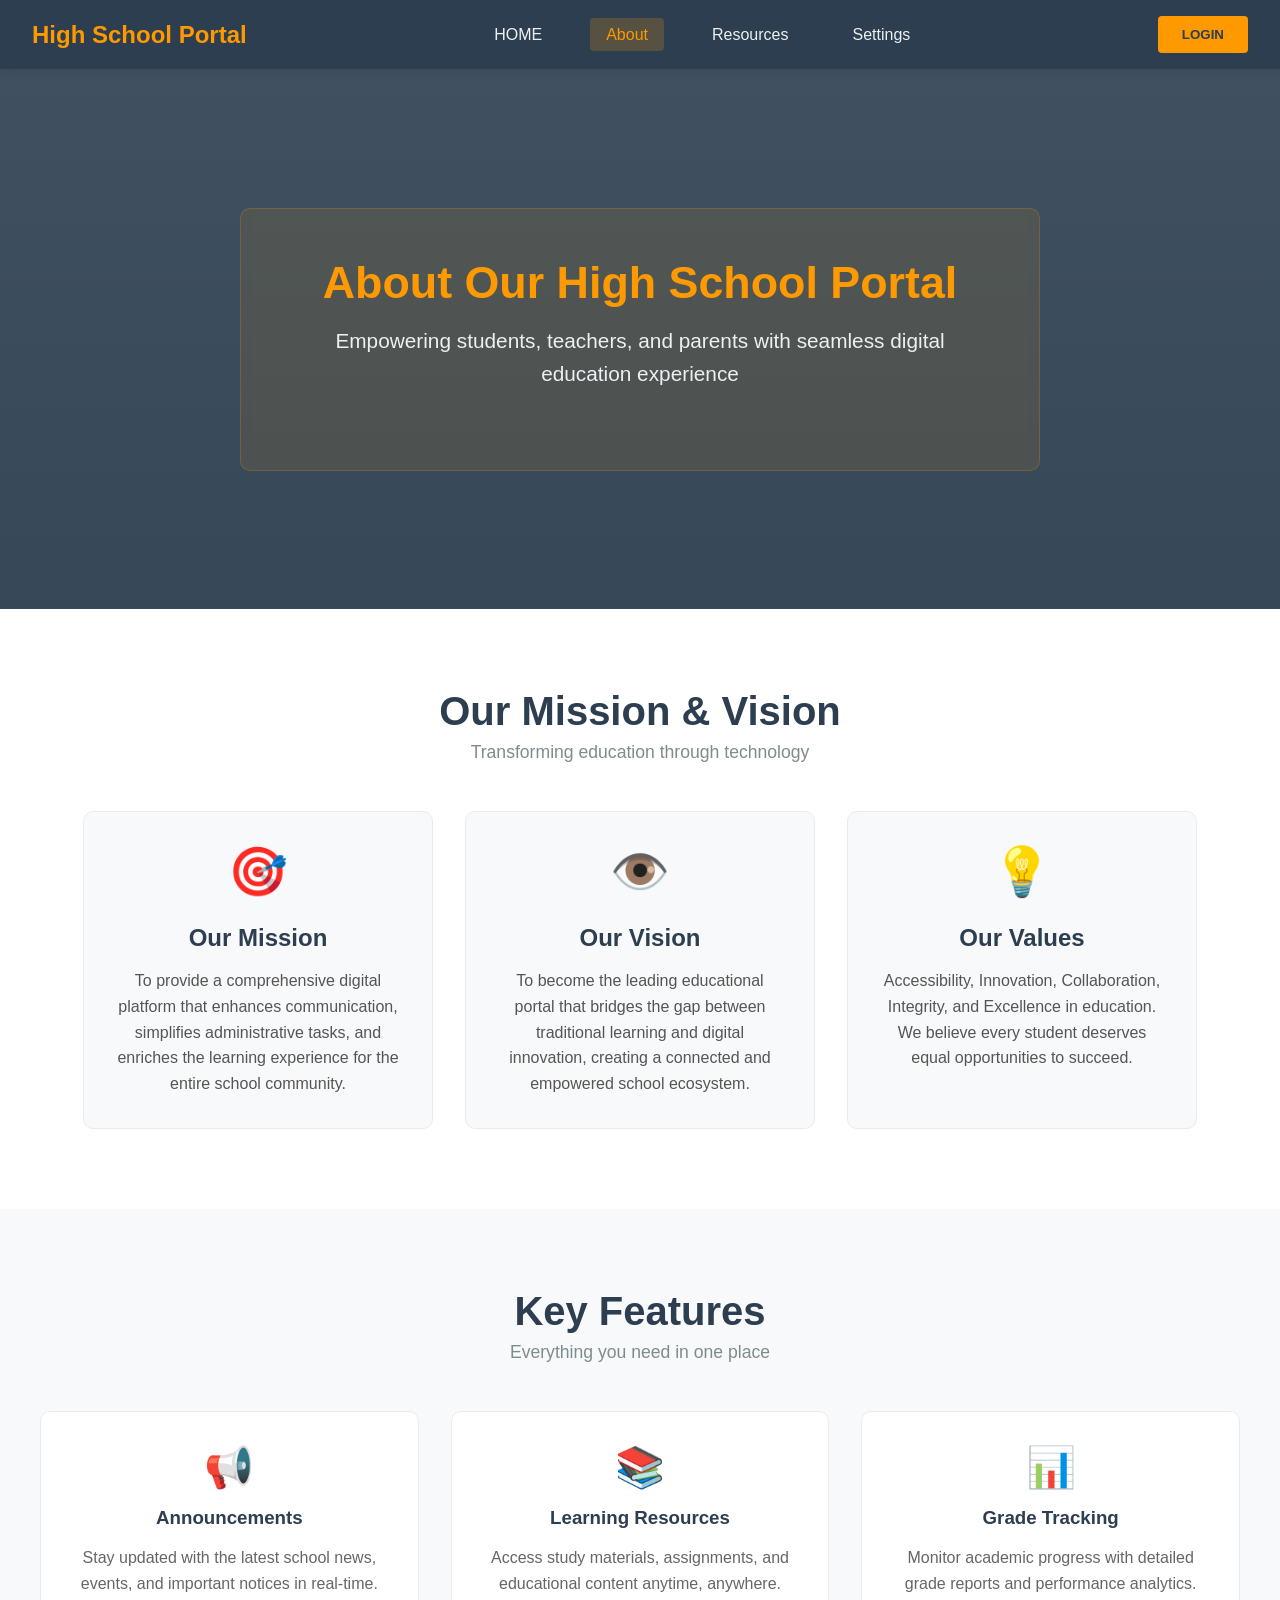
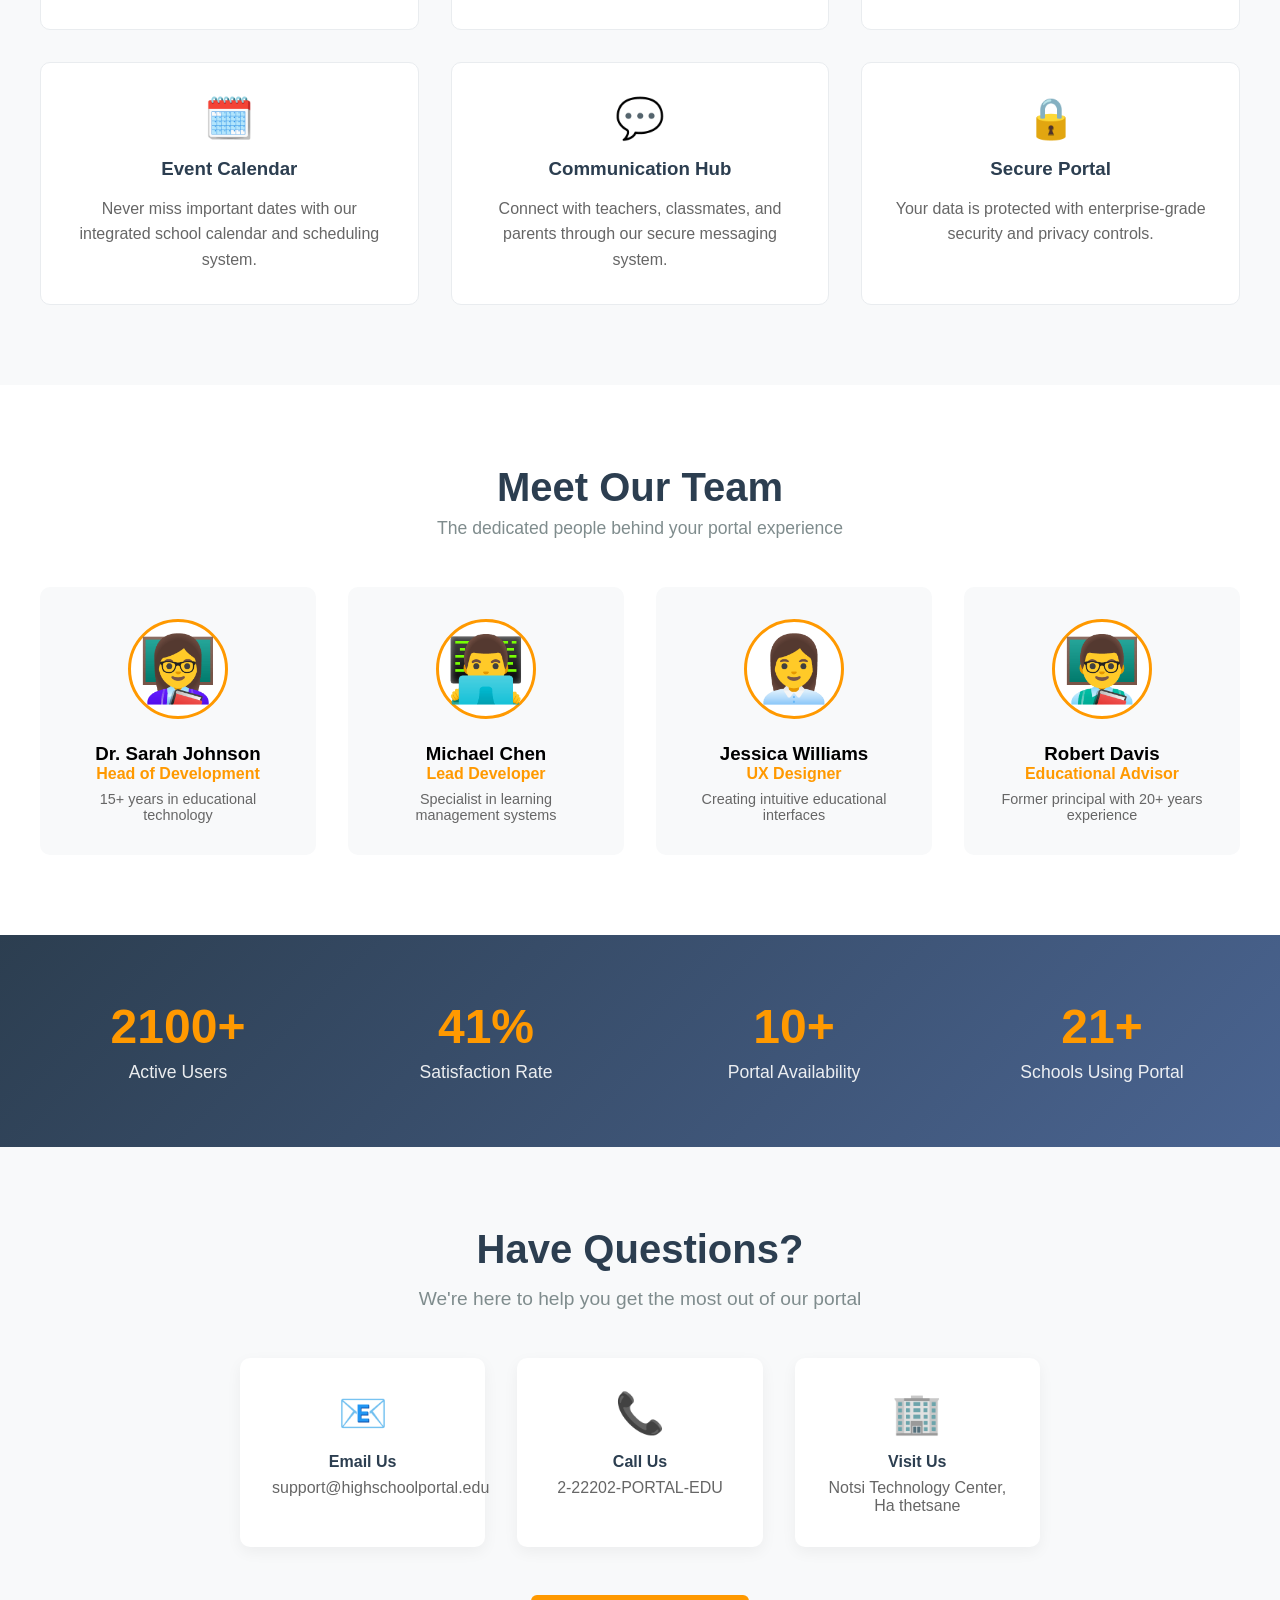
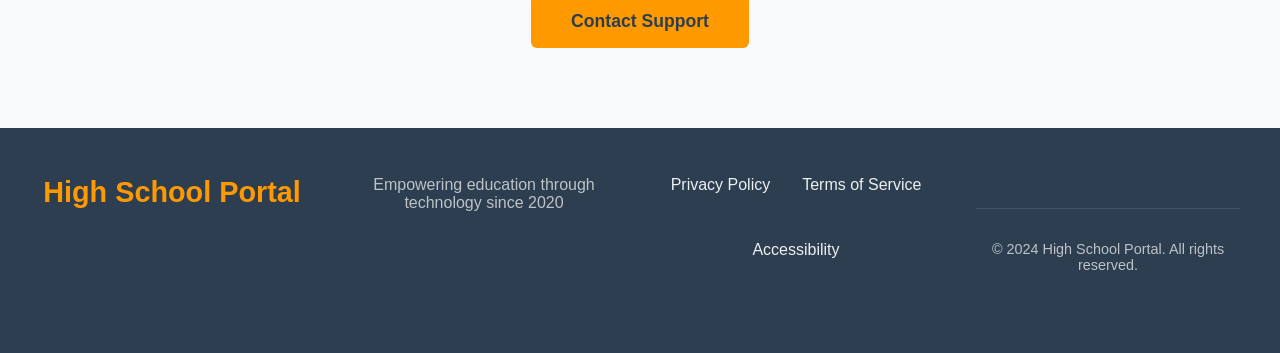
==== HighSchoolProject/About.html @ 872b414d "Add files via upload" ====
<!DOCTYPE html>
<html lang="en">
<head>
  <meta charset="UTF-8">
  <meta name="viewport" content="width=device-width, initial-scale=1.0">
  <title>About - High School Portal</title>
  <link rel="stylesheet" href="style.css">
  <link rel="stylesheet" href="about.css">
  <link rel="manifest" href="manifest.json">
  <meta name="theme-color" content="#f90">
</head>
<body>
  <nav class="navbar">
    <div class="logo">High School Portal</div>
    <ul class="nav-links">
      <li><a href="welcome.html">HOME</a></li>
      <li><a href="About.html" class="active">About</a></li>
      <li><a href="Resources.html">Resources</a></li>
      <li><a href="Settings.html">Settings</a></li>
    </ul>
    <button class="login-btn">LOGIN</button>
    <div class="menu-btn">☰</div>
  </nav>

  <main class="about-container">
    <!-- Hero Section -->
    <section class="about-hero">
      <div class="hero-content">
        <h1>About Our High School Portal</h1>
        <p>Empowering students, teachers, and parents with seamless digital education experience</p>
      </div>
    </section>

    <!-- Mission & Vision Section -->
    <section class="mission-vision">
      <div class="section-header">
        <h2>Our Mission & Vision</h2>
        <p>Transforming education through technology</p>
      </div>
      
      <div class="mv-cards">
        <div class="mv-card">
          <div class="mv-icon">🎯</div>
          <h3>Our Mission</h3>
          <p>To provide a comprehensive digital platform that enhances communication, simplifies administrative tasks, and enriches the learning experience for the entire school community.</p>
        </div>
        
        <div class="mv-card">
          <div class="mv-icon">👁️</div>
          <h3>Our Vision</h3>
          <p>To become the leading educational portal that bridges the gap between traditional learning and digital innovation, creating a connected and empowered school ecosystem.</p>
        </div>
        
        <div class="mv-card">
          <div class="mv-icon">💡</div>
          <h3>Our Values</h3>
          <p>Accessibility, Innovation, Collaboration, Integrity, and Excellence in education. We believe every student deserves equal opportunities to succeed.</p>
        </div>
      </div>
    </section>

    <!-- Features Section -->
    <section class="features">
      <div class="section-header">
        <h2>Key Features</h2>
        <p>Everything you need in one place</p>
      </div>
      
      <div class="features-grid">
        <div class="feature-card">
          <div class="feature-icon">📢</div>
          <h3>Announcements</h3>
          <p>Stay updated with the latest school news, events, and important notices in real-time.</p>
        </div>
        
        <div class="feature-card">
          <div class="feature-icon">📚</div>
          <h3>Learning Resources</h3>
          <p>Access study materials, assignments, and educational content anytime, anywhere.</p>
        </div>
        
        <div class="feature-card">
          <div class="feature-icon">📊</div>
          <h3>Grade Tracking</h3>
          <p>Monitor academic progress with detailed grade reports and performance analytics.</p>
        </div>
        
        <div class="feature-card">
          <div class="feature-icon">🗓️</div>
          <h3>Event Calendar</h3>
          <p>Never miss important dates with our integrated school calendar and scheduling system.</p>
        </div>
        
        <div class="feature-card">
          <div class="feature-icon">💬</div>
          <h3>Communication Hub</h3>
          <p>Connect with teachers, classmates, and parents through our secure messaging system.</p>
        </div>
        
        <div class="feature-card">
          <div class="feature-icon">🔒</div>
          <h3>Secure Portal</h3>
          <p>Your data is protected with enterprise-grade security and privacy controls.</p>
        </div>
      </div>
    </section>

    <!-- Team Section -->
    <section class="team">
      <div class="section-header">
        <h2>Meet Our Team</h2>
        <p>The dedicated people behind your portal experience</p>
      </div>
      
      <div class="team-grid">
        <div class="team-member">
          <div class="member-photo">👩‍🏫</div>
          <h3>Dr. Sarah Johnson</h3>
          <p class="member-role">Head of Development</p>
          <p class="member-desc">15+ years in educational technology</p>
        </div>
        
        <div class="team-member">
          <div class="member-photo">👨‍💻</div>
          <h3>Michael Chen</h3>
          <p class="member-role">Lead Developer</p>
          <p class="member-desc">Specialist in learning management systems</p>
        </div>
        
        <div class="team-member">
          <div class="member-photo">👩‍💼</div>
          <h3>Jessica Williams</h3>
          <p class="member-role">UX Designer</p>
          <p class="member-desc">Creating intuitive educational interfaces</p>
        </div>
        
        <div class="team-member">
          <div class="member-photo">👨‍🏫</div>
          <h3>Robert Davis</h3>
          <p class="member-role">Educational Advisor</p>
          <p class="member-desc">Former principal with 20+ years experience</p>
        </div>
      </div>
    </section>

    <!-- Stats Section -->
    <section class="stats">
      <div class="stats-container">
        <div class="stat-item">
          <h3>5000+</h3>
          <p>Active Users</p>
        </div>
        
        <div class="stat-item">
          <h3>98%</h3>
          <p>Satisfaction Rate</p>
        </div>
        
        <div class="stat-item">
          <h3>24/7</h3>
          <p>Portal Availability</p>
        </div>
        
        <div class="stat-item">
          <h3>50+</h3>
          <p>Schools Using Portal</p>
        </div>
      </div>
    </section>

    <!-- Contact Section -->
    <section class="contact-section">
      <div class="contact-container">
        <h2>Have Questions?</h2>
        <p>We're here to help you get the most out of our portal</p>
        
        <div class="contact-info">
          <div class="contact-item">
            <div class="contact-icon">📧</div>
            <h4>Email Us</h4>
            <p>support@highschoolportal.edu</p>
          </div>
          
          <div class="contact-item">
            <div class="contact-icon">📞</div>
            <h4>Call Us</h4>
            <p>2-22202-PORTAL-EDU</p>
          </div>
          
          <div class="contact-item">
            <div class="contact-icon">🏢</div>
            <h4>Visit Us</h4>
            <p>Notsi Technology Center, Ha thetsane</p>
          </div>
        </div>
        
        <a href="contact.html" class="contact-btn">Contact Support</a>
      </div>
    </section>
  </main>

  <footer class="footer">
    <div class="footer-content">
      <div class="footer-logo">High School Portal</div>
      <p>Empowering education through technology since 2020</p>
      <div class="footer-links">
        <a href="privacy.html">Privacy Policy</a>
        <a href="terms.html">Terms of Service</a>
        <a href="accessibility.html">Accessibility</a>
      </div>
      <p class="copyright">© 2024 High School Portal. All rights reserved.</p>
    </div>
  </footer>

  <script src="script.js"></script>
  <script src="about.js"></script>
</body>
</html>
---- HighSchoolProject/style.css ----
* {
  margin: 0;
  padding: 0;
  box-sizing: border-box;
  font-family: 'Segoe UI', Tahoma, Geneva, Verdana, sans-serif;
}

body {
  background-color: #f5f5f5;
  min-height: 100vh;
}

.navbar {
  display: flex;
  justify-content: space-between;
  align-items: center;
  padding: 1rem 2rem;
  background: #2c3e50;
  color: #fff;
  box-shadow: 0 2px 10px rgba(0, 0, 0, 0.1);
  position: relative;
}

.logo {
  font-size: 1.5rem;
  font-weight: bold;
  color: #f90;
}

.nav-links {
  display: flex;
  list-style: none;
  gap: 2rem;
  align-items: center;
}

.nav-links a {
  color: #ecf0f1;
  text-decoration: none;
  font-weight: 500;
  padding: 0.5rem 1rem;
  border-radius: 4px;
  transition: all 0.3s ease;
}

.nav-links a:hover {
  background-color: rgba(255, 153, 0, 0.1);
  color: #f90;
}

.login-btn {
  background: #f90;
  border: none;
  padding: 0.7rem 1.5rem;
  color: #2c3e50;
  cursor: pointer;
  font-weight: bold;
  border-radius: 4px;
  transition: background-color 0.3s ease;
}

.login-btn:hover {
  background: #e68900;
}

.menu-btn {
  display: none;
  font-size: 1.8rem;
  cursor: pointer;
  padding: 0.5rem;
  color: #f90;
}

.hero {
  background: linear-gradient(rgba(0, 0, 0, 0.7), rgba(0, 0, 0, 0.7)), 
              url('school-bg.jpg') no-repeat center center/cover;
  height: 90vh;
  display: flex;
  align-items: center;
  justify-content: center;
  color: #fff;
  text-align: center;
  padding: 0 1rem;
}

.hero-content {
  background: rgba(44, 62, 80, 0.85);
  padding: 3rem;
  border-radius: 10px;
  max-width: 800px;
  animation: fadeIn 1s ease-out;
}

@keyframes fadeIn {
  from {
    opacity: 0;
    transform: translateY(20px);
  }
  to {
    opacity: 1;
    transform: translateY(0);
  }
}

.hero-content h1 {
  font-size: 2.8rem;
  margin-bottom: 1rem;
  color: #f90;
}

.hero-content p {
  font-size: 1.3rem;
  line-height: 1.6;
  margin-bottom: 2rem;
  color: #ecf0f1;
}

.cta-btn {
  background: #f90;
  border: none;
  padding: 1.2rem 2.5rem;
  color: #2c3e50;
  cursor: pointer;
  font-size: 1.2rem;
  font-weight: bold;
  border-radius: 6px;
  transition: all 0.3s ease;
}

.cta-btn:hover {
  background: #e68900;
  transform: translateY(-2px);
  box-shadow: 0 5px 15px rgba(0, 0, 0, 0.2);
}

/* Mobile Responsive Styles */
@media (max-width: 768px) {
  .navbar {
    padding: 1rem;
  }
  
  .nav-links {
    display: none;
    flex-direction: column;
    position: absolute;
    top: 100%;
    left: 0;
    background: #2c3e50;
    width: 100%;
    padding: 1.5rem;
    box-shadow: 0 5px 10px rgba(0, 0, 0, 0.1);
    z-index: 1000;
  }
  
  .nav-links li {
    width: 100%;
    text-align: center;
    margin: 0.5rem 0;
  }
  
  .nav-links a {
    display: block;
    width: 100%;
    padding: 1rem;
  }
  
  .nav-links.show {
    display: flex;
  }
  
  .menu-btn {
    display: block;
  }
  
  .hero-content {
    padding: 2rem;
    margin: 1rem;
  }
  
  .hero-content h1 {
    font-size: 2rem;
  }
  
  .hero-content p {
    font-size: 1.1rem;
  }
}
/* About Page Specific Styles */

/* Hero Section */
.about-hero {
  background: linear-gradient(rgba(44, 62, 80, 0.9), rgba(44, 62, 80, 0.95)), 
              url('about-bg.jpg') no-repeat center center/cover;
  height: 60vh;
  display: flex;
  align-items: center;
  justify-content: center;
  color: #fff;
  text-align: center;
  padding: 0 1rem;
}

.about-hero .hero-content {
  background: rgba(255, 153, 0, 0.1);
  backdrop-filter: blur(5px);
  border: 1px solid rgba(255, 153, 0, 0.2);
  padding: 3rem;
  border-radius: 10px;
  max-width: 800px;
  animation: fadeIn 1s ease-out;
}

.about-hero h1 {
  font-size: 2.8rem;
  margin-bottom: 1rem;
  color: #f90;
}

.about-hero p {
  font-size: 1.3rem;
  line-height: 1.6;
  color: #ecf0f1;
}

/* Common Section Styles */
.section-header {
  text-align: center;
  margin-bottom: 3rem;
  padding: 0 1rem;
}

.section-header h2 {
  font-size: 2.5rem;
  color: #2c3e50;
  margin-bottom: 0.5rem;
}

.section-header p {
  color: #7f8c8d;
  font-size: 1.2rem;
}

/* Mission & Vision Section */
.mission-vision {
  padding: 5rem 2rem;
  background-color: #fff;
}

.mv-cards {
  display: flex;
  justify-content: center;
  gap: 2rem;
  max-width: 1200px;
  margin: 0 auto;
  flex-wrap: wrap;
}

.mv-card {
  background: #f8f9fa;
  border-radius: 10px;
  padding: 2rem;
  text-align: center;
  flex: 1;
  min-width: 280px;
  max-width: 350px;
  transition: transform 0.3s ease, box-shadow 0.3s ease;
  border: 1px solid #e9ecef;
}

.mv-card:hover {
  transform: translateY(-5px);
  box-shadow: 0 10px 30px rgba(0, 0, 0, 0.1);
}

.mv-icon {
  font-size: 3rem;
  margin-bottom: 1.5rem;
}

.mv-card h3 {
  color: #2c3e50;
  margin-bottom: 1rem;
  font-size: 1.5rem;
}

.mv-card p {
  color: #555;
  line-height: 1.6;
}

/* Features Section */
.features {
  padding: 5rem 2rem;
  background-color: #f8f9fa;
}

.features-grid {
  display: grid;
  grid-template-columns: repeat(auto-fit, minmax(300px, 1fr));
  gap: 2rem;
  max-width: 1200px;
  margin: 0 auto;
}

.feature-card {
  background: #fff;
  border-radius: 10px;
  padding: 2rem;
  text-align: center;
  transition: transform 0.3s ease;
  border: 1px solid #e9ecef;
}

.feature-card:hover {
  transform: translateY(-5px);
  box-shadow: 0 10px 30px rgba(0, 0, 0, 0.1);
}

.feature-icon {
  font-size: 2.5rem;
  margin-bottom: 1rem;
}

.feature-card h3 {
  color: #2c3e50;
  margin-bottom: 1rem;
}

.feature-card p {
  color: #666;
  line-height: 1.6;
}

/* Team Section */
.team {
  padding: 5rem 2rem;
  background-color: #fff;
}

.team-grid {
  display: grid;
  grid-template-columns: repeat(auto-fit, minmax(250px, 1fr));
  gap: 2rem;
  max-width: 1200px;
  margin: 0 auto;
}

.team-member {
  text-align: center;
  padding: 2rem;
  background: #f8f9fa;
  border-radius: 10px;
  transition: transform 0.3s ease;
}

.team-member:hover {
  transform: translateY(-5px);
  box-shadow: 0 10px 30px rgba(0, 0, 0, 0.1);
}

.member-photo {
  font-size: 4rem;
  margin-bottom: 1rem;
  background: #fff;
  width: 100px;
  height: 100px;
  border-radius: 50%;
  display: flex;
  align-items: center;
  justify-content: center;
  margin: 0 auto 1.5rem;
  border: 3px solid #f90;
}

.member-role {
  color: #f90;
  font-weight: 600;
  margin-bottom: 0.5rem;
}

.member-desc {
  color: #666;
  font-size: 0.9rem;
}

/* Stats Section */
.stats {
  padding: 4rem 2rem;
  background: linear-gradient(135deg, #2c3e50, #4a6491);
  color: #fff;
}

.stats-container {
  display: flex;
  justify-content: space-around;
  max-width: 1200px;
  margin: 0 auto;
  flex-wrap: wrap;
  gap: 2rem;
}

.stat-item {
  text-align: center;
  flex: 1;
  min-width: 150px;
}

.stat-item h3 {
  font-size: 3rem;
  color: #f90;
  margin-bottom: 0.5rem;
}

.stat-item p {
  font-size: 1.1rem;
  opacity: 0.9;
}

/* Contact Section */
.contact-section {
  padding: 5rem 2rem;
  background-color: #f8f9fa;
}

.contact-container {
  max-width: 800px;
  margin: 0 auto;
  text-align: center;
}

.contact-container h2 {
  color: #2c3e50;
  margin-bottom: 1rem;
  font-size: 2.5rem;
}

.contact-container > p {
  color: #7f8c8d;
  margin-bottom: 3rem;
  font-size: 1.2rem;
}

.contact-info {
  display: flex;
  justify-content: center;
  gap: 2rem;
  margin-bottom: 3rem;
  flex-wrap: wrap;
}

.contact-item {
  background: #fff;
  padding: 2rem;
  border-radius: 10px;
  flex: 1;
  min-width: 200px;
  max-width: 250px;
  box-shadow: 0 5px 15px rgba(0, 0, 0, 0.05);
}

.contact-icon {
  font-size: 2.5rem;
  margin-bottom: 1rem;
}

.contact-item h4 {
  color: #2c3e50;
  margin-bottom: 0.5rem;
}

.contact-item p {
  color: #666;
}

.contact-btn {
  display: inline-block;
  background: #f90;
  color: #2c3e50;
  padding: 1rem 2.5rem;
  border-radius: 6px;
  text-decoration: none;
  font-weight: bold;
  transition: all 0.3s ease;
  font-size: 1.1rem;
}

.contact-btn:hover {
  background: #e68900;
  transform: translateY(-2px);
  box-shadow: 0 5px 15px rgba(0, 0, 0, 0.2);
}

/* Footer */
.footer {
  background: #2c3e50;
  color: #fff;
  padding: 3rem 2rem;
  text-align: center;
}

.footer-content {
  max-width: 1200px;
  margin: 0 auto;
}

.footer-logo {
  font-size: 1.8rem;
  font-weight: bold;
  color: #f90;
  margin-bottom: 1rem;
}

.footer-content > p {
  color: #bdc3c7;
  margin-bottom: 2rem;
  max-width: 600px;
  margin-left: auto;
  margin-right: auto;
}

.footer-links {
  display: flex;
  justify-content: center;
  gap: 2rem;
  margin-bottom: 2rem;
  flex-wrap: wrap;
}

.footer-links a {
  color: #ecf0f1;
  text-decoration: none;
  transition: color 0.3s ease;
}

.footer-links a:hover {
  color: #f90;
}

.copyright {
  color: #95a5a6;
  font-size: 0.9rem;
  margin-top: 2rem;
  padding-top: 2rem;
  border-top: 1px solid rgba(255, 255, 255, 0.1);
}

/* Active Navigation Link */
.nav-links a.active {
  background-color: rgba(255, 153, 0, 0.2);
  color: #f90;
}

/* Responsive Design */
@media (max-width: 768px) {
  .about-hero {
    height: 50vh;
  }
  
  .about-hero .hero-content {
    padding: 2rem;
  }
  
  .about-hero h1 {
    font-size: 2rem;
  }
  
  .about-hero p {
    font-size: 1.1rem;
  }
  
  .section-header h2 {
    font-size: 2rem;
  }
  
  .mv-card, .feature-card, .team-member, .contact-item {
    min-width: 100%;
  }
  
  .stats-container {
    gap: 3rem;
  }
  
  .footer-links {
    flex-direction: column;
    gap: 1rem;
  }
}

/* Settings Page Specific Styles */

/* Settings Layout */
.settings-container {
  display: flex;
  min-height: calc(100vh - 70px);
  background-color: #f5f7fa;
}

/* Sidebar Styles */
.settings-sidebar {
  width: 280px;
  background-color: #2c3e50;
  color: #ecf0f1;
  padding: 2rem 0;
  flex-shrink: 0;
}

.sidebar-header {
  padding: 0 1.5rem 2rem;
  border-bottom: 1px solid rgba(255, 255, 255, 0.1);
}

.user-profile {
  display: flex;
  align-items: center;
  gap: 1rem;
}

.profile-avatar {
  width: 60px;
  height: 60px;
  background-color: #f90;
  border-radius: 50%;
  display: flex;
  align-items: center;
  justify-content: center;
  font-weight: bold;
  font-size: 1.5rem;
  color: #2c3e50;
}

.profile-info h3 {
  font-size: 1.2rem;
  margin-bottom: 0.3rem;
}

.profile-info p {
  font-size: 0.9rem;
  color: #bdc3c7;
}

.sidebar-nav ul {
  list-style: none;
  padding: 1.5rem 0;
}

.nav-item {
  display: flex;
  align-items: center;
  gap: 1rem;
  padding: 1rem 1.5rem;
  color: #ecf0f1;
  text-decoration: none;
  transition: all 0.3s ease;
  border-left: 4px solid transparent;
}

.nav-item:hover {
  background-color: rgba(255, 255, 255, 0.1);
  color: #f90;
}

.nav-item.active {
  background-color: rgba(255, 153, 0, 0.1);
  color: #f90;
  border-left-color: #f90;
}

.nav-item i {
  width: 20px;
  text-align: center;
}

.sidebar-footer {
  padding: 1.5rem;
  border-top: 1px solid rgba(255, 255, 255, 0.1);
}

.logout-btn {
  display: flex;
  align-items: center;
  gap: 0.75rem;
  color: #e74c3c;
  text-decoration: none;
  font-weight: 500;
  transition: color 0.3s ease;
}

.logout-btn:hover {
  color: #ff6b6b;
}

/* Main Content Styles */
.settings-content {
  flex: 1;
  padding: 2rem;
  overflow-y: auto;
}

.content-header {
  margin-bottom: 2rem;
}

.content-header h1 {
  font-size: 2.5rem;
  color: #2c3e50;
  margin-bottom: 0.5rem;
}

.content-header p {
  color: #7f8c8d;
  font-size: 1.1rem;
}

/* Settings Sections */
.settings-section {
  display: none;
}

.settings-section.active {
  display: block;
}

.settings-card {
  background-color: #fff;
  border-radius: 10px;
  box-shadow: 0 2px 10px rgba(0, 0, 0, 0.05);
  padding: 2rem;
  margin-bottom: 1.5rem;
}

.section-header {
  margin-bottom: 1.5rem;
}

.section-header h2 {
  font-size: 1.8rem;
  color: #2c3e50;
  margin-bottom: 0.5rem;
  display: flex;
  align-items: center;
  gap: 0.75rem;
}

.section-header h3 {
  font-size: 1.5rem;
  color: #2c3e50;
  margin-bottom: 0.5rem;
}

.section-header p {
  color: #7f8c8d;
}

/* Profile Picture Section */
.profile-picture-section {
  margin-bottom: 2rem;
}

.profile-picture-container {
  display: flex;
  align-items: center;
  gap: 2rem;
}

.profile-picture {
  width: 120px;
  height: 120px;
  background-color: #f90;
  border-radius: 50%;
  display: flex;
  align-items: center;
  justify-content: center;
  font-size: 3rem;
  font-weight: bold;
  color: #2c3e50;
}

.picture-actions {
  display: flex;
  flex-direction: column;
  gap: 0.5rem;
}

/* Form Styles */
.settings-form {
  margin-top: 1.5rem;
}

.form-grid {
  display: grid;
  grid-template-columns: repeat(auto-fit, minmax(250px, 1fr));
  gap: 1.5rem;
  margin-bottom: 2rem;
}

.form-group {
  margin-bottom: 1.5rem;
}

.form-group label {
  display: block;
  margin-bottom: 0.5rem;
  font-weight: 600;
  color: #2c3e50;
}

.form-group input,
.form-group select {
  width: 100%;
  padding: 0.75rem 1rem;
  border: 1px solid #ddd;
  border-radius: 6px;
  font-size: 1rem;
  transition: border-color 0.3s ease;
}

.form-group input:focus,
.form-group select:focus {
  outline: none;
  border-color: #f90;
  box-shadow: 0 0 0 3px rgba(255, 153, 0, 0.1);
}

.form-note {
  display: block;
  font-size: 0.85rem;
  color: #7f8c8d;
  margin-top: 0.25rem;
}

.password-input {
  position: relative;
}

.toggle-password {
  position: absolute;
  right: 10px;
  top: 50%;
  transform: translateY(-50%);
  background: none;
  border: none;
  color: #7f8c8d;
  cursor: pointer;
}

.password-strength {
  margin-top: 0.5rem;
}

.strength-meter {
  height: 4px;
  background-color: #eee;
  border-radius: 2px;
  overflow: hidden;
  margin-bottom: 0.25rem;
}

.strength-bar {
  height: 100%;
  width: 30%;
}

.strength-bar.weak {
  background-color: #e74c3c;
  width: 30%;
}

.strength-bar.medium {
  background-color: #f39c12;
  width: 60%;
}

.strength-bar.strong {
  background-color: #2ecc71;
  width: 100%;
}

.strength-text {
  font-size: 0.85rem;
  color: #7f8c8d;
}

.password-requirements {
  list-style: none;
  margin-top: 0.5rem;
  padding-left: 0;
}

.password-requirements li {
  font-size: 0.85rem;
  color: #7f8c8d;
  margin-bottom: 0.25rem;
  display: flex;
  align-items: center;
  gap: 0.5rem;
}

.password-requirements .fa-check-circle {
  color: #2ecc71;
}

.password-requirements .fa-times-circle {
  color: #e74c3c;
}

/* Button Styles */
.btn-primary, .btn-secondary, .btn-danger, .btn-danger-outline, .btn-cancel, .btn-text {
  padding: 0.75rem 1.5rem;
  border-radius: 6px;
  font-weight: 600;
  cursor: pointer;
  border: none;
  font-size: 1rem;
  transition: all 0.3s ease;
}

.btn-primary {
  background-color: #f90;
  color: #2c3e50;
}

.btn-primary:hover {
  background-color: #e68900;
}

.btn-secondary {
  background-color: #ecf0f1;
  color: #2c3e50;
  border: 1px solid #ddd;
}

.btn-secondary:hover {
  background-color: #d5dbdb;
}

.btn-danger {
  background-color: #e74c3c;
  color: white;
}

.btn-danger:hover {
  background-color: #c0392b;
}

.btn-danger-outline {
  background-color: transparent;
  color: #e74c3c;
  border: 1px solid #e74c3c;
}

.btn-danger-outline:hover {
  background-color: rgba(231, 76, 60, 0.1);
}

.btn-cancel {
  background-color: transparent;
  color: #7f8c8d;
  border: 1px solid #ddd;
}

.btn-cancel:hover {
  background-color: #f5f5f5;
}

.btn-text {
  background-color: transparent;
  color: #7f8c8d;
  padding: 0.5rem 1rem;
}

.btn-text:hover {
  color: #2c3e50;
}

.form-actions {
  display: flex;
  gap: 1rem;
  justify-content: flex-end;
  margin-top: 1.5rem;
}

/* Danger Zone */
.danger-zone {
  border: 2px solid #ffebee;
}

.danger-actions {
  margin-top: 1.5rem;
}

.danger-item {
  display: flex;
  justify-content: space-between;
  align-items: center;
  padding: 1.5rem;
  border: 1px solid #ffcdd2;
  border-radius: 6px;
  margin-bottom: 1rem;
}

.danger-info h3 {
  color: #c62828;
  margin-bottom: 0.5rem;
}

.danger-info p {
  color: #7f8c8d;
  font-size: 0.9rem;
}

/* Toggle Switches */
.toggle-group {
  margin-top: 1rem;
}

.toggle-item {
  display: flex;
  justify-content: space-between;
  align-items: center;
  padding: 1rem 0;
  border-bottom: 1px solid #eee;
}

.toggle-item:last-child {
  border-bottom: none;
}

.toggle-info h3 {
  margin-bottom: 0.25rem;
}

.toggle-info p {
  color: #7f8c8d;
  font-size: 0.9rem;
}

.toggle-switch {
  position: relative;
  display: inline-block;
  width: 60px;
  height: 30px;
}

.toggle-switch input {
  opacity: 0;
  width: 0;
  height: 0;
}

.toggle-slider {
  position: absolute;
  cursor: pointer;
  top: 0;
  left: 0;
  right: 0;
  bottom: 0;
  background-color: #ccc;
  transition: .4s;
  border-radius: 34px;
}

.toggle-slider:before {
  position: absolute;
  content: "";
  height: 22px;
  width: 22px;
  left: 4px;
  bottom: 4px;
  background-color: white;
  transition: .4s;
  border-radius: 50%;
}

input:checked + .toggle-slider {
  background-color: #f90;
}

input:focus + .toggle-slider {
  box-shadow: 0 0 1px #f90;
}

input:checked + .toggle-slider:before {
  transform: translateX(30px);
}

/* Checkbox Styles */
.checkbox-group {
  margin-top: 1rem;
}

.checkbox-item {
  padding: 1rem 0;
  border-bottom: 1px solid #eee;
}

.checkbox-item:last-child {
  border-bottom: none;
}

.checkbox-container {
  display: flex;
  align-items: flex-start;
  cursor: pointer;
  position: relative;
}

.checkbox-container input {
  position: absolute;
  opacity: 0;
  cursor: pointer;
  height: 0;
  width: 0;
}

.checkmark {
  position: relative;
  top: 5px;
  height: 20px;
  width: 20px;
  background-color: #eee;
  border-radius: 4px;
  margin-right: 1rem;
  flex-shrink: 0;
}

.checkbox-container:hover input ~ .checkmark {
  background-color: #ccc;
}

.checkbox-container input:checked ~ .checkmark {
  background-color: #f90;
}

.checkmark:after {
  content: "";
  position: absolute;
  display: none;
}

.checkbox-container input:checked ~ .checkmark:after {
  display: block;
}

.checkbox-container .checkmark:after {
  left: 7px;
  top: 3px;
  width: 5px;
  height: 10px;
  border: solid white;
  border-width: 0 3px 3px 0;
  transform: rotate(45deg);
}

.checkbox-label {
  flex: 1;
}

.checkbox-label strong {
  display: block;
  margin-bottom: 0.25rem;
}

.checkbox-label p {
  color: #7f8c8d;
  font-size: 0.9rem;
}

/* Quiet Hours */
.quiet-hours {
  display: flex;
  gap: 1.5rem;
  align-items: flex-end;
  flex-wrap: wrap;
}

.quiet-hours .form-group {
  flex: 1;
  min-width: 200px;
}

/* Privacy & Security */
.privacy-options, .security-options, .data-options {
  margin-top: 1.5rem;
}

.privacy-item, .security-item, .data-item {
  display: flex;
  justify-content: space-between;
  align-items: center;
  padding: 1.5rem 0;
  border-bottom: 1px solid #eee;
}

.privacy-item:last-child, .security-item:last-child, .data-item:last-child {
  border-bottom: none;
  padding-bottom: 0;
}

.privacy-info h3, .security-info h3, .data-info h3 {
  margin-bottom: 0.25rem;
}

.privacy-info p, .security-info p, .data-info p {
  color: #7f8c8d;
  font-size: 0.9rem;
}

.privacy-select {
  padding: 0.5rem 1rem;
  border-radius: 6px;
  border: 1px solid #ddd;
  background-color: white;
  color: #2c3e50;
  font-size: 1rem;
}

/* Appearance Section */
.theme-options, .font-size-options {
  display: flex;
  gap: 1.5rem;
  margin-top: 1.5rem;
  flex-wrap: wrap;
}

.theme-option, .font-size-option {
  display: flex;
  flex-direction: column;
  align-items: center;
  gap: 0.75rem;
  cursor: pointer;
  padding: 1rem;
  border-radius: 8px;
  transition: all 0.3s ease;
  position: relative;
}

.theme-option:hover, .font-size-option:hover {
  background-color: #f8f9fa;
}

.theme-option input[type="radio"], 
.font-size-option input[type="radio"] {
  position: absolute;
  opacity: 0;
  width: 100%;
  height: 100%;
  cursor: pointer;
}

.theme-option input[type="radio"]:checked ~ .theme-name,
.font-size-option input[type="radio"]:checked ~ .font-size-label {
  color: #f90;
  font-weight: 600;
}

.theme-preview {
  width: 120px;
  height: 80px;
  border-radius: 6px;
  overflow: hidden;
  border: 2px solid transparent;
  transition: border-color 0.3s ease;
}

.theme-option input[type="radio"]:checked ~ .theme-preview {
  border-color: #f90;
}

.light-theme {
  background-color: #ffffff;
}

.light-theme .preview-header {
  height: 20px;
  background-color: #f5f5f5;
  border-bottom: 1px solid #eee;
}

.light-theme .preview-content {
  height: 60px;
  background-color: #ffffff;
}

.dark-theme {
  background-color: #2c3e50;
}

.dark-theme .preview-header {
  height: 20px;
  background-color: #34495e;
  border-bottom: 1px solid #2c3e50;
}

.dark-theme .preview-content {
  height: 60px;
  background-color: #2c3e50;
}

.auto-theme {
  background: linear-gradient(90deg, #ffffff 50%, #2c3e50 50%);
}

.auto-theme .preview-header {
  height: 20px;
  background: linear-gradient(90deg, #f5f5f5 50%, #34495e 50%);
  border-bottom: 1px solid #eee;
}

.auto-theme .preview-content {
  height: 60px;
  background: linear-gradient(90deg, #ffffff 50%, #2c3e50 50%);
}

.theme-name {
  font-weight: 500;
  color: #2c3e50;
}

/* Color Options */
.color-options {
  display: flex;
  gap: 1rem;
  margin-top: 1.5rem;
  flex-wrap: wrap;
}

.color-option {
  width: 40px;
  height: 40px;
  border-radius: 50%;
  cursor: pointer;
  display: flex;
  align-items: center;
  justify-content: center;
  border: 3px solid transparent;
  transition: transform 0.3s ease, border-color 0.3s ease;
}

.color-option:hover {
  transform: scale(1.1);
}

.color-option.selected {
  border-color: #2c3e50;
}

.color-option i {
  color: white;
  font-size: 0.8rem;
  display: none;
}

.color-option.selected i {
  display: block;
}

/* Font Size Options */
.font-size-option {
  padding: 1rem;
  border: 2px solid #eee;
  border-radius: 8px;
  width: 100px;
}

.font-size-option input[type="radio"]:checked ~ .font-sample {
  color: #f90;
}

.font-sample {
  font-size: 2.5rem;
  font-weight: bold;
  color: #2c3e50;
}

.font-sample.small {
  font-size: 2rem;
}

.font-sample.medium {
  font-size: 2.5rem;
}

.font-sample.large {
  font-size: 3rem;
}

.font-size-label {
  font-weight: 500;
  color: #2c3e50;
}

/* User Info in Navbar */
.user-info {
  display: flex;
  align-items: center;
  gap: 0.75rem;
  margin-right: 1rem;
}

.user-name {
  font-weight: 500;
}

.user-avatar {
  width: 40px;
  height: 40px;
  background-color: #f90;
  border-radius: 50%;
  display: flex;
  align-items: center;
  justify-content: center;
  font-weight: bold;
  color: #2c3e50;
}

/* Responsive Design */
@media (max-width: 992px) {
  .settings-container {
    flex-direction: column;
  }
  
  .settings-sidebar {
    width: 100%;
    padding: 1rem 0;
  }
  
  .sidebar-nav ul {
    display: flex;
    overflow-x: auto;
    padding: 0;
  }
  
  .nav-item {
    border-left: none;
    border-bottom: 3px solid transparent;
    white-space: nowrap;
    padding: 1rem;
  }
  
  .nav-item.active {
    border-left: none;
    border-bottom-color: #f90;
  }
  
  .sidebar-header, .sidebar-footer {
    display: none;
  }
  
  .settings-content {
    padding: 1.5rem;
  }
  
  .content-header h1 {
    font-size: 2rem;
  }
}

@media (max-width: 768px) {
  .navbar .login-btn {
    display: none;
  }
  
  .user-info {
    display: none;
  }
  
  .profile-picture-container {
    flex-direction: column;
    align-items: flex-start;
    gap: 1rem;
  }
  
  .danger-item {
    flex-direction: column;
    align-items: flex-start;
    gap: 1rem;
  }
  
  .danger-item button {
    align-self: stretch;
  }
  
  .theme-option, .font-size-option {
    width: 100px;
  }
  
  .theme-preview {
    width: 100px;
  }
}

@media (max-width: 480px) {
  .settings-content {
    padding: 1rem;
  }
  
  .settings-card {
    padding: 1.5rem;
  }
  
  .form-actions {
    flex-direction: column;
  }
  
  .btn-primary, .btn-secondary, .btn-cancel {
    width: 100%;
  }
  
  .quiet-hours {
    flex-direction: column;
    align-items: stretch;
  }
  
  .quiet-hours .form-group {
    min-width: auto;
  }
}

/* Resources Page Specific Styles */

/* Hero Section */
.resources-hero {
  background: linear-gradient(135deg, rgba(44, 62, 80, 0.9), rgba(52, 73, 94, 0.9)), 
              url('resources-bg.jpg') no-repeat center center/cover;
  padding: 4rem 2rem;
  color: #fff;
  text-align: center;
}

.resources-hero .hero-content {
  max-width: 1200px;
  margin: 0 auto;
}

.resources-hero h1 {
  font-size: 3rem;
  margin-bottom: 1rem;
  display: flex;
  align-items: center;
  justify-content: center;
  gap: 1rem;
}

.resources-hero p {
  font-size: 1.3rem;
  max-width: 700px;
  margin: 0 auto 2rem;
  color: #ecf0f1;
}

/* Search Container */
.search-container {
  max-width: 800px;
  margin: 2rem auto 0;
}

.search-box {
  display: flex;
  background: white;
  border-radius: 50px;
  padding: 0.5rem;
  box-shadow: 0 10px 30px rgba(0, 0, 0, 0.2);
}

.search-box i {
  padding: 0.75rem 1rem;
  color: #7f8c8d;
  font-size: 1.2rem;
}

.search-box input {
  flex: 1;
  border: none;
  padding: 0.75rem;
  font-size: 1.1rem;
  outline: none;
}

.search-btn {
  background: #f90;
  color: #2c3e50;
  border: none;
  padding: 0.75rem 2rem;
  border-radius: 50px;
  font-weight: bold;
  cursor: pointer;
  transition: background 0.3s ease;
}

.search-btn:hover {
  background: #e68900;
}

.search-tags {
  display: flex;
  justify-content: center;
  gap: 0.75rem;
  margin-top: 1rem;
  flex-wrap: wrap;
}

.tag {
  background: rgba(255, 255, 255, 0.2);
  padding: 0.5rem 1rem;
  border-radius: 20px;
  font-size: 0.9rem;
  cursor: pointer;
  transition: background 0.3s ease;
}

.tag:hover {
  background: rgba(255, 255, 255, 0.3);
}

/* Quick Stats */
.quick-stats {
  background: #f8f9fa;
  padding: 3rem 2rem;
}

.stats-grid {
  display: grid;
  grid-template-columns: repeat(auto-fit, minmax(200px, 1fr));
  gap: 1.5rem;
  max-width: 1200px;
  margin: 0 auto;
}

.stat-card {
  background: white;
  border-radius: 10px;
  padding: 1.5rem;
  display: flex;
  align-items: center;
  gap: 1rem;
  box-shadow: 0 3px 10px rgba(0, 0, 0, 0.08);
  transition: transform 0.3s ease;
}

.stat-card:hover {
  transform: translateY(-5px);
}

.stat-icon {
  width: 60px;
  height: 60px;
  background: rgba(255, 153, 0, 0.1);
  border-radius: 50%;
  display: flex;
  align-items: center;
  justify-content: center;
  font-size: 1.8rem;
  color: #f90;
}

.stat-info h3 {
  font-size: 2rem;
  color: #2c3e50;
  margin-bottom: 0.25rem;
}

.stat-info p {
  color: #7f8c8d;
  font-size: 0.9rem;
}

/* Main Content Layout */
.resources-content {
  display: flex;
  max-width: 1400px;
  margin: 0 auto;
  padding: 2rem;
  gap: 2rem;
}

/* Filters Sidebar */
.filters-sidebar {
  width: 300px;
  flex-shrink: 0;
}

.filter-section {
  background: white;
  border-radius: 10px;
  padding: 1.5rem;
  margin-bottom: 2rem;
  box-shadow: 0 3px 10px rgba(0, 0, 0, 0.08);
}

.filter-section h3 {
  display: flex;
  align-items: center;
  gap: 0.5rem;
  color: #2c3e50;
  margin-bottom: 1.5rem;
  padding-bottom: 0.75rem;
  border-bottom: 2px solid #f5f5f5;
}

.filter-group {
  margin-bottom: 1.5rem;
}

.filter-group h4 {
  color: #2c3e50;
  margin-bottom: 0.75rem;
  font-size: 1rem;
}

.filter-options {
  display: flex;
  flex-direction: column;
  gap: 0.75rem;
}

.filter-checkbox {
  display: flex;
  align-items: center;
  gap: 0.75rem;
  cursor: pointer;
  position: relative;
  padding-left: 35px;
}

.filter-checkbox input {
  position: absolute;
  opacity: 0;
  cursor: pointer;
}

.checkmark {
  position: absolute;
  left: 0;
  height: 20px;
  width: 20px;
  background-color: #eee;
  border-radius: 4px;
  transition: background 0.3s ease;
}

.filter-checkbox:hover input ~ .checkmark {
  background-color: #ccc;
}

.filter-checkbox input:checked ~ .checkmark {
  background-color: #f90;
}

.checkmark:after {
  content: "";
  position: absolute;
  display: none;
}

.filter-checkbox input:checked ~ .checkmark:after {
  display: block;
}

.filter-checkbox .checkmark:after {
  left: 7px;
  top: 3px;
  width: 5px;
  height: 10px;
  border: solid white;
  border-width: 0 3px 3px 0;
  transform: rotate(45deg);
}

.grade-buttons {
  display: flex;
  flex-direction: column;
  gap: 0.5rem;
}

.grade-btn {
  padding: 0.75rem;
  background: #f8f9fa;
  border: 2px solid #e9ecef;
  border-radius: 6px;
  cursor: pointer;
  transition: all 0.3s ease;
  text-align: left;
}

.grade-btn:hover {
  background: #e9ecef;
}

.grade-btn.active {
  background: #f90;
  color: white;
  border-color: #f90;
}

.date-filter select {
  width: 100%;
  padding: 0.75rem;
  border: 1px solid #ddd;
  border-radius: 6px;
  background: white;
  color: #2c3e50;
  font-size: 1rem;
}

.clear-filters-btn {
  width: 100%;
  padding: 0.75rem;
  background: transparent;
  border: 2px solid #ddd;
  border-radius: 6px;
  cursor: pointer;
  display: flex;
  align-items: center;
  justify-content: center;
  gap: 0.5rem;
  color: #7f8c8d;
  transition: all 0.3s ease;
  margin-top: 1rem;
}

.clear-filters-btn:hover {
  background: #f8f9fa;
  border-color: #bbb;
}

/* Quick Links */
.quick-links {
  background: white;
  border-radius: 10px;
  padding: 1.5rem;
  box-shadow: 0 3px 10px rgba(0, 0, 0, 0.08);
}

.quick-links h3 {
  display: flex;
  align-items: center;
  gap: 0.5rem;
  color: #2c3e50;
  margin-bottom: 1.5rem;
  padding-bottom: 0.75rem;
  border-bottom: 2px solid #f5f5f5;
}

.quick-links ul {
  list-style: none;
}

.quick-links li {
  margin-bottom: 0.75rem;
}

.quick-links a {
  display: flex;
  align-items: center;
  gap: 0.75rem;
  color: #2c3e50;
  text-decoration: none;
  padding: 0.5rem;
  border-radius: 6px;
  transition: background 0.3s ease;
}

.quick-links a:hover {
  background: #f8f9fa;
}

/* Resources Main */
.resources-main {
  flex: 1;
}

.resources-header {
  display: flex;
  justify-content: space-between;
  align-items: center;
  margin-bottom: 2rem;
  flex-wrap: wrap;
  gap: 1rem;
}

.resources-header h2 {
  font-size: 2rem;
  color: #2c3e50;
}

.view-options {
  display: flex;
  align-items: center;
  gap: 1rem;
}

.view-options select {
  padding: 0.5rem 1rem;
  border: 1px solid #ddd;
  border-radius: 6px;
  background: white;
  color: #2c3e50;
}

.view-toggles {
  display: flex;
  gap: 0.25rem;
  border: 1px solid #ddd;
  border-radius: 6px;
  overflow: hidden;
}

.view-toggle {
  padding: 0.5rem 1rem;
  background: white;
  border: none;
  cursor: pointer;
  color: #7f8c8d;
}

.view-toggle.active {
  background: #f90;
  color: white;
}

/* Resources Grid/List */
.resources-grid {
  display: grid;
  grid-template-columns: repeat(auto-fill, minmax(300px, 1fr));
  gap: 1.5rem;
  margin-bottom: 2rem;
}

.resource-card {
  background: white;
  border-radius: 10px;
  overflow: hidden;
  box-shadow: 0 3px 10px rgba(0, 0, 0, 0.08);
  transition: transform 0.3s ease, box-shadow 0.3s ease;
}

.resource-card:hover {
  transform: translateY(-5px);
  box-shadow: 0 10px 30px rgba(0, 0, 0, 0.15);
}

.resource-header {
  padding: 1.5rem 1.5rem 0;
}

.resource-type {
  display: inline-block;
  padding: 0.25rem 0.75rem;
  border-radius: 20px;
  font-size: 0.8rem;
  font-weight: bold;
  margin-bottom: 1rem;
}

.resource-type.document {
  background: #e3f2fd;
  color: #1565c0;
}

.resource-type.video {
  background: #fce4ec;
  color: #c2185b;
}

.resource-type.assignment {
  background: #e8f5e9;
  color: #2e7d32;
}

.resource-type.quiz {
  background: #fff3e0;
  color: #ef6c00;
}

.resource-icon {
  width: 60px;
  height: 60px;
  background: #f8f9fa;
  border-radius: 10px;
  display: flex;
  align-items: center;
  justify-content: center;
  font-size: 1.8rem;
  margin-bottom: 1rem;
  color: #2c3e50;
}

.resource-content {
  padding: 0 1.5rem 1.5rem;
}

.resource-title {
  font-size: 1.3rem;
  color: #2c3e50;
  margin-bottom: 0.5rem;
  display: -webkit-box;
  -webkit-line-clamp: 2;
  -webkit-box-orient: vertical;
  overflow: hidden;
}

.resource-description {
  color: #7f8c8d;
  font-size: 0.95rem;
  margin-bottom: 1rem;
  display: -webkit-box;
  -webkit-line-clamp: 3;
  -webkit-box-orient: vertical;
  overflow: hidden;
}

.resource-meta {
  display: flex;
  justify-content: space-between;
  color: #95a5a6;
  font-size: 0.9rem;
  margin-bottom: 1rem;
}

.resource-subject {
  display: inline-block;
  padding: 0.25rem 0.75rem;
  background: #f8f9fa;
  border-radius: 4px;
  font-size: 0.8rem;
}

.resource-actions {
  display: flex;
  justify-content: space-between;
  align-items: center;
}

.resource-btn {
  padding: 0.5rem 1rem;
  background: #f90;
  color: #2c3e50;
  border: none;
  border-radius: 6px;
  cursor: pointer;
  font-weight: 600;
  transition: background 0.3s ease;
}

.resource-btn:hover {
  background: #e68900;
}

.resource-favorite {
  background: none;
  border: none;
  color: #ccc;
  font-size: 1.2rem;
  cursor: pointer;
  transition: color 0.3s ease;
}

.resource-favorite:hover,
.resource-favorite.active {
  color: #f90;
}

/* Pagination */
.pagination {
  display: flex;
  justify-content: center;
  align-items: center;
  gap: 1rem;
  margin-top: 3rem;
}

.page-btn {
  padding: 0.5rem 1rem;
  background: white;
  border: 1px solid #ddd;
  border-radius: 6px;
  cursor: pointer;
  transition: all 0.3s ease;
}

.page-btn:hover:not(:disabled) {
  background: #f8f9fa;
  border-color: #bbb;
}

.page-btn:disabled {
  opacity: 0.5;
  cursor: not-allowed;
}

.page-numbers {
  display: flex;
  gap: 0.5rem;
}

.page-number {
  width: 40px;
  height: 40px;
  display: flex;
  align-items: center;
  justify-content: center;
  border-radius: 6px;
  cursor: pointer;
  transition: all 0.3s ease;
}

.page-number:hover {
  background: #f8f9fa;
}

.page-number.active {
  background: #f90;
  color: white;
}

.page-dots {
  padding: 0.5rem;
}

/* Featured Resources */
.featured-resources {
  background: #f8f9fa;
  padding: 4rem 2rem;
}

.section-header {
  max-width: 1200px;
  margin: 0 auto 3rem;
  text-align: center;
}

.section-header h2 {
  font-size: 2.5rem;
  color: #2c3e50;
  margin-bottom: 0.5rem;
  display: flex;
  align-items: center;
  justify-content: center;
  gap: 0.75rem;
}

.section-header p {
  color: #7f8c8d;
  font-size: 1.1rem;
}

.featured-grid {
  display: grid;
  grid-template-columns: repeat(auto-fit, minmax(350px, 1fr));
  gap: 2rem;
  max-width: 1200px;
  margin: 0 auto;
}

.featured-card {
  background: white;
  border-radius: 15px;
  padding: 2rem;
  box-shadow: 0 10px 30px rgba(0, 0, 0, 0.1);
  position: relative;
  transition: transform 0.3s ease;
}

.featured-card:hover {
  transform: translateY(-10px);
}

.featured-badge {
  position: absolute;
  top: -10px;
  right: 20px;
  background: #f90;
  color: white;
  padding: 0.25rem 1rem;
  border-radius: 20px;
  font-size: 0.8rem;
  font-weight: bold;
}

.featured-content {
  display: flex;
  gap: 1.5rem;
  align-items: flex-start;
  margin-bottom: 1.5rem;
}

.featured-icon {
  width: 80px;
  height: 80px;
  background: rgba(255, 153, 0, 0.1);
  border-radius: 15px;
  display: flex;
  align-items: center;
  justify-content: center;
  font-size: 2.5rem;
  color: #f90;
  flex-shrink: 0;
}

.featured-info h3 {
  font-size: 1.5rem;
  color: #2c3e50;
  margin-bottom: 0.5rem;
}

.featured-info p {
  color: #7f8c8d;
  margin-bottom: 1rem;
}

.featured-meta {
  display: flex;
  gap: 1.5rem;
  color: #95a5a6;
  font-size: 0.9rem;
}

.featured-btn {
  width: 100%;
  padding: 1rem;
  background: #f90;
  color: #2c3e50;
  border: none;
  border-radius: 8px;
  font-weight: bold;
  cursor: pointer;
  transition: background 0.3s ease;
}

.featured-btn:hover {
  background: #e68900;
}

/* Upcoming Assignments */
.upcoming-assignments {
  padding: 4rem 2rem;
  max-width: 1200px;
  margin: 0 auto;
}

.upcoming-assignments .section-header {
  display: flex;
  justify-content: space-between;
  align-items: center;
  text-align: left;
  margin-bottom: 2rem;
}

.view-all-btn {
  background: none;
  border: 2px solid #f90;
  color: #f90;
  padding: 0.5rem 1.5rem;
  border-radius: 6px;
  cursor: pointer;
  font-weight: 600;
  transition: all 0.3s ease;
  display: flex;
  align-items: center;
  gap: 0.5rem;
}

.view-all-btn:hover {
  background: #f90;
  color: white;
}

.assignments-table {
  background: white;
  border-radius: 10px;
  overflow: hidden;
  box-shadow: 0 3px 10px rgba(0, 0, 0, 0.08);
}

.table-header {
  display: grid;
  grid-template-columns: 2fr 1fr 1fr 1fr 1fr;
  background: #2c3e50;
  color: white;
  padding: 1rem;
  font-weight: bold;
}

.table-row {
  display: grid;
  grid-template-columns: 2fr 1fr 1fr 1fr 1fr;
  padding: 1rem;
  border-bottom: 1px solid #eee;
  align-items: center;
}

.table-row:hover {
  background: #f8f9fa;
}

.table-cell {
  padding: 0.5rem;
}

.assignment-title {
  display: flex;
  gap: 1rem;
  align-items: center;
}

.assignment-title i {
  font-size: 1.5rem;
  color: #f90;
}

.assignment-title strong {
  display: block;
  margin-bottom: 0.25rem;
}

.assignment-title p {
  color: #7f8c8d;
  font-size: 0.9rem;
}

.due-date {
  padding: 0.25rem 0.75rem;
  border-radius: 4px;
  font-size: 0.9rem;
  font-weight: 600;
}

.due-today {
  background: #ffebee;
  color: #c62828;
}

.due-soon {
  background: #fff3e0;
  color: #ef6c00;
}

.due-week {
  background: #e8f5e9;
  color: #2e7d32;
}

.status {
  padding: 0.25rem 0.75rem;
  border-radius: 4px;
  font-size: 0.9rem;
  font-weight: 600;
}

.status.not-started {
  background: #f5f5f5;
  color: #757575;
}

.status.in-progress {
  background: #e3f2fd;
  color: #1565c0;
}

.status.submitted {
  background: #e8f5e9;
  color: #2e7d32;
}

.action-btn {
  padding: 0.5rem 1.5rem;
  background: #f90;
  color: #2c3e50;
  border: none;
  border-radius: 6px;
  cursor: pointer;
  font-weight: 600;
  transition: background 0.3s ease;
}

.action-btn:hover:not(:disabled) {
  background: #e68900;
}

.action-btn.disabled {
  background: #e0e0e0;
  color: #9e9e9e;
  cursor: not-allowed;
}

/* Study Groups */
.study-groups {
  padding: 4rem 2rem;
  background: #f8f9fa;
}

.groups-grid {
  display: grid;
  grid-template-columns: repeat(auto-fit, minmax(300px, 1fr));
  gap: 2rem;
  max-width: 1200px;
  margin: 0 auto;
}

.group-card {
  background: white;
  border-radius: 15px;
  padding: 2rem;
  box-shadow: 0 5px 15px rgba(0, 0, 0, 0.08);
  transition: transform 0.3s ease;
}

.group-card:hover {
  transform: translateY(-5px);
}

.group-header {
  display: flex;
  align-items: center;
  gap: 1rem;
  margin-bottom: 1.5rem;
}

.group-icon {
  width: 60px;
  height: 60px;
  background: rgba(255, 153, 0, 0.1);
  border-radius: 50%;
  display: flex;
  align-items: center;
  justify-content: center;
  font-size: 1.8rem;
  color: #f90;
}

.group-info h3 {
  font-size: 1.3rem;
  color: #2c3e50;
  margin-bottom: 0.25rem;
}

.group-info p {
  color: #7f8c8d;
  font-size: 0.9rem;
}

.group-members {
  margin-left: auto;
  color: #95a5a6;
  font-size: 0.9rem;
}

.group-details {
  margin-bottom: 1.5rem;
}

.group-details p {
  display: flex;
  align-items: center;
  gap: 0.75rem;
  color: #7f8c8d;
  margin-bottom: 0.5rem;
  font-size: 0.9rem;
}

.group-actions {
  display: flex;
  gap: 0.75rem;
}

.group-btn {
  flex: 1;
  padding: 0.75rem;
  border-radius: 6px;
  cursor: pointer;
  font-weight: 600;
  transition: all 0.3s ease;
}

.join-btn {
  background: #f90;
  color: #2c3e50;
  border: none;
}

.join-btn:hover {
  background: #e68900;
}

.view-btn {
  background: transparent;
  border: 2px solid #f90;
  color: #f90;
}

.view-btn:hover {
  background: rgba(255, 153, 0, 0.1);
}

.create-group {
  display: flex;
  align-items: center;
  justify-content: center;
  border: 2px dashed #ddd;
  background: transparent;
}

.create-group-content {
  text-align: center;
}

.create-group-content i {
  font-size: 3rem;
  color: #ddd;
  margin-bottom: 1rem;
}

.create-group-content h3 {
  color: #2c3e50;
  margin-bottom: 0.5rem;
}

.create-group-content p {
  color: #7f8c8d;
  margin-bottom: 1.5rem;
}

.create-btn {
  padding: 0.75rem 2rem;
  background: transparent;
  border: 2px solid #f90;
  color: #f90;
  border-radius: 6px;
  cursor: pointer;
  font-weight: 600;
  transition: all 0.3s ease;
}

.create-btn:hover {
  background: #f90;
  color: white;
}

/* Footer */
.resources-footer {
  background: #2c3e50;
  color: white;
  padding: 4rem 2rem 2rem;
}

.footer-content {
  display: grid;
  grid-template-columns: repeat(auto-fit, minmax(250px, 1fr));
  gap: 3rem;
  max-width: 1200px;
  margin: 0 auto;
}

.footer-section h3,
.footer-section h4 {
  color: #f90;
  margin-bottom: 1rem;
  display: flex;
  align-items: center;
  gap: 0.5rem;
}

.footer-section p {
  color: #bdc3c7;
  line-height: 1.6;
}

.footer-section ul {
  list-style: none;
}

.footer-section li {
  margin-bottom: 0.75rem;
}

.footer-section a {
  color: #ecf0f1;
  text-decoration: none;
  display: flex;
  align-items: center;
  gap: 0.5rem;
  transition: color 0.3s ease;
}

.footer-section a:hover {
  color: #f90;
}

.social-icons {
  display: flex;
  gap: 1rem;
  margin-top: 1rem;
}

.social-icons a {
  width: 40px;
  height: 40px;
  background: rgba(255, 255, 255, 0.1);
  border-radius: 50%;
  display: flex;
  align-items: center;
  justify-content: center;
  font-size: 1.2rem;
  transition: all 0.3s ease;
}

.social-icons a:hover {
  background: #f90;
  transform: translateY(-3px);
}

.footer-bottom {
  text-align: center;
  margin-top: 3rem;
  padding-top: 2rem;
  border-top: 1px solid rgba(255, 255, 255, 0.1);
  color: #95a5a6;
  font-size: 0.9rem;
}

/* Modal */
.modal {
  display: none;
  position: fixed;
  top: 0;
  left: 0;
  width: 100%;
  height: 100%;
  background: rgba(0, 0, 0, 0.5);
  z-index: 1000;
  align-items: center;
  justify-content: center;
}

.modal-content {
  background: white;
  border-radius: 15px;
  width: 90%;
  max-width: 800px;
  max-height: 90vh;
  overflow-y: auto;
  animation: modalFadeIn 0.3s ease;
}

@keyframes modalFadeIn {
  from {
    opacity: 0;
    transform: translateY(-50px);
  }
  to {
    opacity: 1;
    transform: translateY(0);
  }
}

.modal-header {
  display: flex;
  justify-content: space-between;
  align-items: center;
  padding: 1.5rem 2rem;
  border-bottom: 1px solid #eee;
}

.modal-header h2 {
  color: #2c3e50;
  font-size: 1.8rem;
}

.close-modal {
  background: none;
  border: none;
  font-size: 2rem;
  color: #7f8c8d;
  cursor: pointer;
  line-height: 1;
}

.modal-body {
  padding: 2rem;
}

.modal-footer {
  padding: 1.5rem 2rem;
  border-top: 1px solid #eee;
  display: flex;
  justify-content: flex-end;
  gap: 1rem;
}

/* Responsive Design */
@media (max-width: 992px) {
  .resources-content {
    flex-direction: column;
  }
  
  .filters-sidebar {
    width: 100%;
  }
  
  .filter-section {
    display: grid;
    grid-template-columns: repeat(auto-fit, minmax(200px, 1fr));
    gap: 2rem;
  }
  
  .quick-links ul {
    display: flex;
    flex-wrap: wrap;
    gap: 1rem;
  }
  
  .quick-links li {
    margin-bottom: 0;
  }
  
  .table-header,
  .table-row {
    grid-template-columns: repeat(4, 1fr);
  }
  
  .table-cell:nth-child(2) {
    display: none;
  }
}

@media (max-width: 768px) {
  .resources-hero h1 {
    font-size: 2rem;
  }
  
  .resources-hero p {
    font-size: 1.1rem;
  }
  
  .search-box {
    flex-direction: column;
    border-radius: 10px;
    padding: 1rem;
  }
  
  .search-box input {
    margin: 0.5rem 0;
    text-align: center;
  }
  
  .search-btn {
    border-radius: 10px;
  }
  
  .stats-grid {
    grid-template-columns: repeat(2, 1fr);
  }
  
  .resources-header {
    flex-direction: column;
    align-items: flex-start;
  }
  
  .view-options {
    width: 100%;
    justify-content: space-between;
  }
  
  .table-header,
  .table-row {
    grid-template-columns: 2fr 1fr 1fr;
  }
  
  .table-cell:nth-child(4),
  .table-cell:nth-child(5) {
    display: none;
  }
  
  .featured-grid {
    grid-template-columns: 1fr;
  }
  
  .groups-grid {
    grid-template-columns: 1fr;
  }
  
  .modal-content {
    width: 95%;
    margin: 1rem;
  }
}

@media (max-width: 480px) {
  .stat-card {
    flex-direction: column;
    text-align: center;
  }
  
  .resources-grid {
    grid-template-columns: 1fr;
  }
  
  .pagination {
    flex-direction: column;
    gap: 0.5rem;
  }
  
  .page-numbers {
    order: 1;
  }
  
  .page-btn {
    order: 2;
    width: 100%;
  }
  
  .table-header,
  .table-row {
    grid-template-columns: 1fr;
    padding: 0.5rem;
  }
  
  .table-cell {
    padding: 0.5rem 0;
  }
  
  .footer-content {
    grid-template-columns: 1fr;
    text-align: center;
  }
  
  .footer-section a {
    justify-content: center;
  }
  
  .social-icons {
    justify-content: center;
  }
}
/* ================= AUTH PAGES FULL DESIGN ================= */

.auth-body {
  background: linear-gradient(120deg,#1f2c3c,#2c3e50,#1f2c3c);
  background-size: 300% 300%;
  animation: gradientMove 10s ease infinite;
  height: 100vh;
  display: flex;
  align-items: center;
  justify-content: center;
  font-family: 'Segoe UI', Arial, sans-serif;
}

/* floating animation background */
@keyframes gradientMove {
  0%{background-position:0% 50%}
  50%{background-position:100% 50%}
  100%{background-position:0% 50%}
}

.auth-container {
  width: 100%;
  max-width: 420px;
  padding: 20px;
}

/* FORM CARD */
.auth-form {
  background: rgba(255,255,255,0.97);
  backdrop-filter: blur(8px);
  padding: 45px 40px;
  border-radius: 18px;
  box-shadow: 0 20px 50px rgba(0,0,0,0.25);
  text-align: center;
  animation: formAppear 0.7s ease;
}

@keyframes formAppear {
  from {opacity:0; transform:translateY(40px) scale(.95);}
  to {opacity:1; transform:translateY(0) scale(1);}
}

.auth-form h2 {
  color: #2c3e50;
  font-size: 28px;
  margin-bottom: 8px;
}

.auth-form p {
  color: #95a5a6;
  margin-bottom: 30px;
  font-size: 14px;
}

/* INPUT GROUP */
.input-group {
  text-align: left;
  margin-bottom: 22px;
  position: relative;
}

.input-group label {
  display: block;
  margin-bottom: 7px;
  color: #2c3e50;
  font-weight: 600;
  font-size: 14px;
}

/* INPUT FIELDS */
.input-group input {
  width: 100%;
  padding: 14px;
  border-radius: 8px;
  border: 1px solid #dcdcdc;
  font-size: 15px;
  transition: all 0.3s ease;
  background: #f7f9fb;
}

/* glow on focus */
.input-group input:focus {
  border-color: #f39c12;
  background: #fff;
  outline: none;
  box-shadow: 0 0 0 3px rgba(243,156,18,0.2);
  transform: scale(1.02);
}

/* BUTTON */
.auth-btn {
  width: 100%;
  padding: 15px;
  background: linear-gradient(45deg,#f39c12,#ffb347);
  border: none;
  border-radius: 8px;
  font-weight: bold;
  font-size: 16px;
  cursor: pointer;
  margin-top: 10px;
  color: white;
  letter-spacing: 1px;
  transition: 0.3s;
  box-shadow: 0 6px 18px rgba(243,156,18,0.35);
}

/* hover animation */
.auth-btn:hover {
  transform: translateY(-3px);
  box-shadow: 0 10px 25px rgba(243,156,18,0.5);
}

/* click effect */
.auth-btn:active {
  transform: scale(0.96);
}

/* LOGIN / REGISTER LINK */
.auth-link {
  margin-top: 22px;
  color: #7f8c8d;
  font-size: 14px;
}

.auth-link a {
  color: #f39c12;
  text-decoration: none;
  font-weight: bold;
  margin-left: 5px;
  transition: 0.3s;
}

.auth-link a:hover {
  color: #d35400;
  text-decoration: underline;
}

/* MOBILE RESPONSIVE */
@media(max-width:500px){
  .auth-form{
    padding:35px 25px;
  }
}
/* ================= FORM ID STYLING ================= */

/* both forms animation */
#loginForm,
#registrationForm {
  position: relative;
}

/* glowing top border */
#loginForm::before,
#registrationForm::before {
  content: "";
  position: absolute;
  top: 0;
  left: 0;
  height: 5px;
  width: 100%;
  border-radius: 18px 18px 0 0;
  background: linear-gradient(90deg,#f39c12,#ff6a00,#f39c12);
  animation: borderMove 4s linear infinite;
}

@keyframes borderMove {
  0%{background-position:0%}
  100%{background-position:200%}
}

/* different header colors for each page */
#loginForm h2 {
  color: #2980b9;
}

#registrationForm h2 {
  color: #27ae60;
}

/* login button color */
#loginForm .auth-btn {
  background: linear-gradient(45deg,#3498db,#6dd5fa);
  box-shadow: 0 8px 20px rgba(52,152,219,0.4);
}

#loginForm .auth-btn:hover {
  box-shadow: 0 12px 28px rgba(52,152,219,0.6);
}

/* register button color */
#registrationForm .auth-btn {
  background: linear-gradient(45deg,#2ecc71,#27ae60);
  box-shadow: 0 8px 20px rgba(46,204,113,0.4);
}

#registrationForm .auth-btn:hover {
  box-shadow: 0 12px 28px rgba(46,204,113,0.6);
}

/* subtle background icons using emoji */
#loginForm::after {
  content: "🔐";
  position: absolute;
  font-size: 90px;
  opacity: 0.05;
  right: 20px;
  top: 20px;
}

#registrationForm::after {
  content: "📝";
  position: absolute;
  font-size: 90px;
  opacity: 0.05;
  right: 20px;
  top: 20px;
}

/* input validation highlight (future ready) */
#loginForm input:valid,
#registrationForm input:valid {
  border-color: #2ecc71;
}
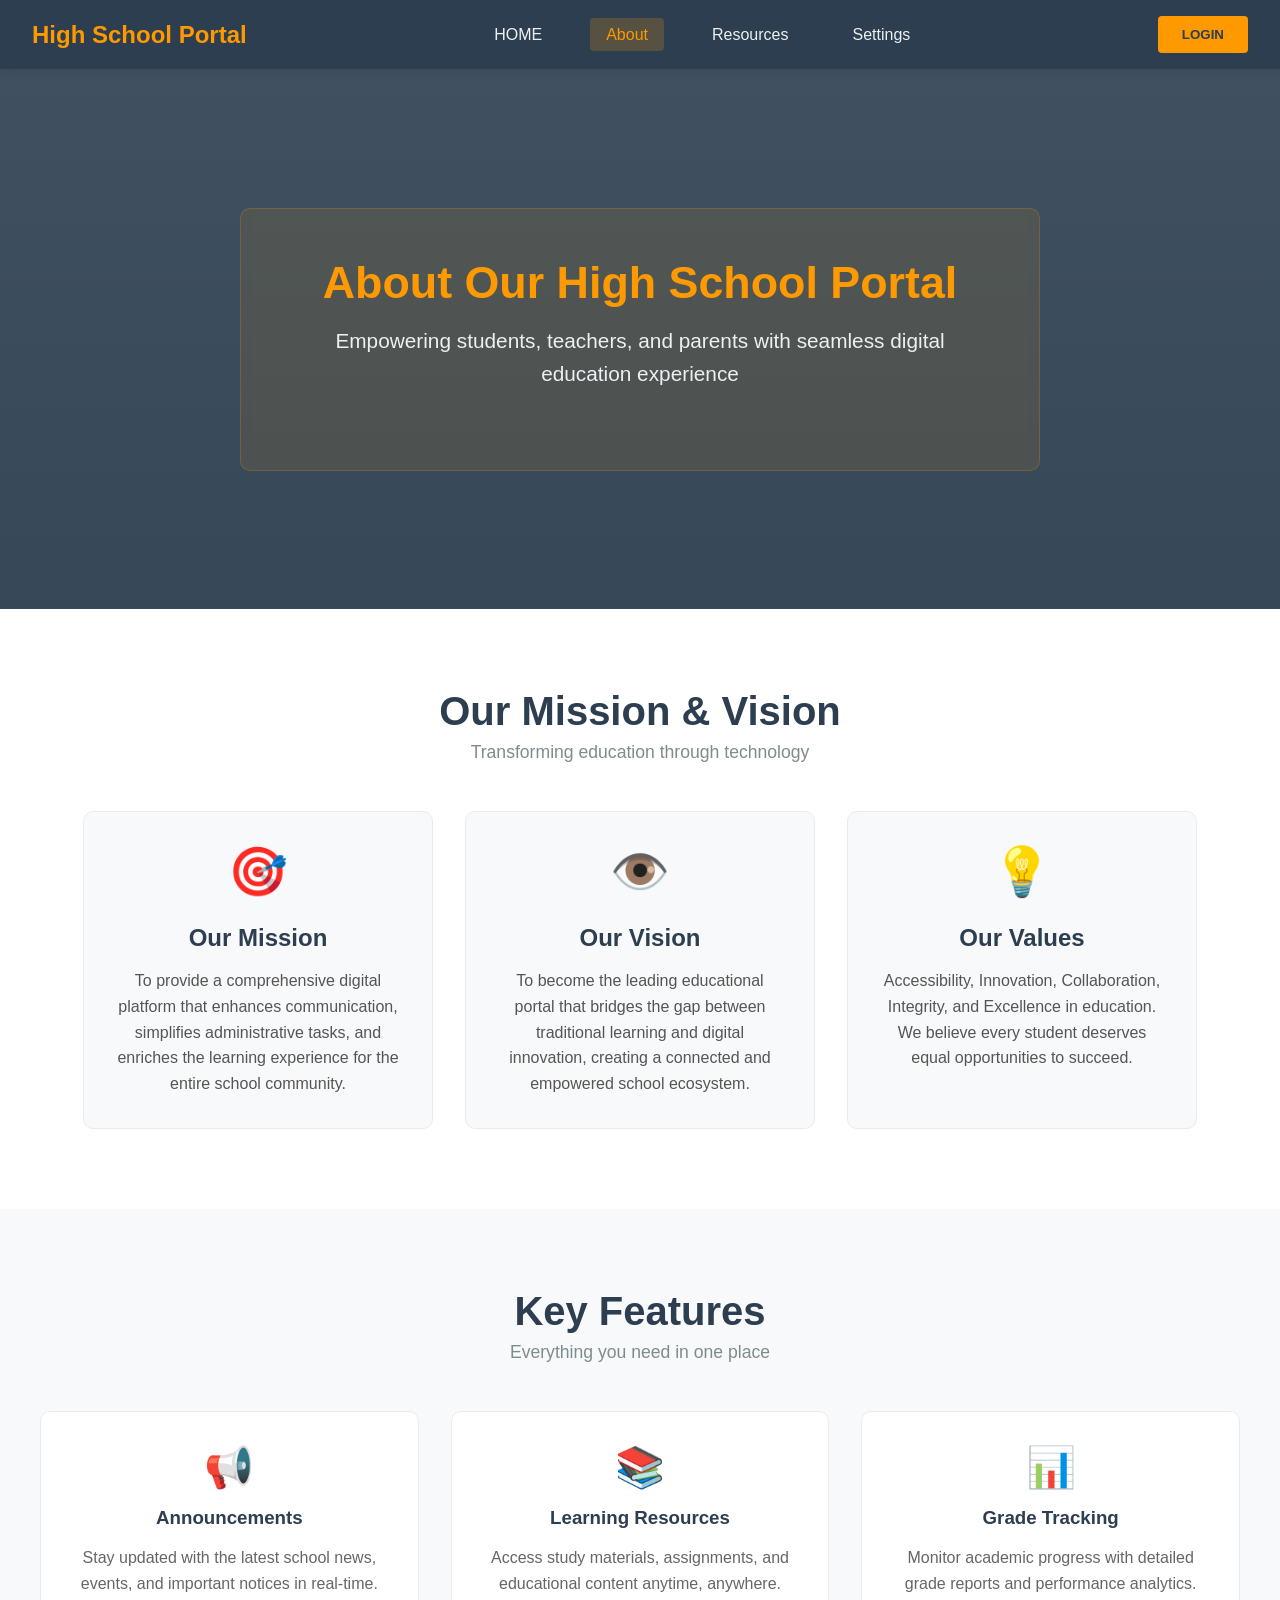
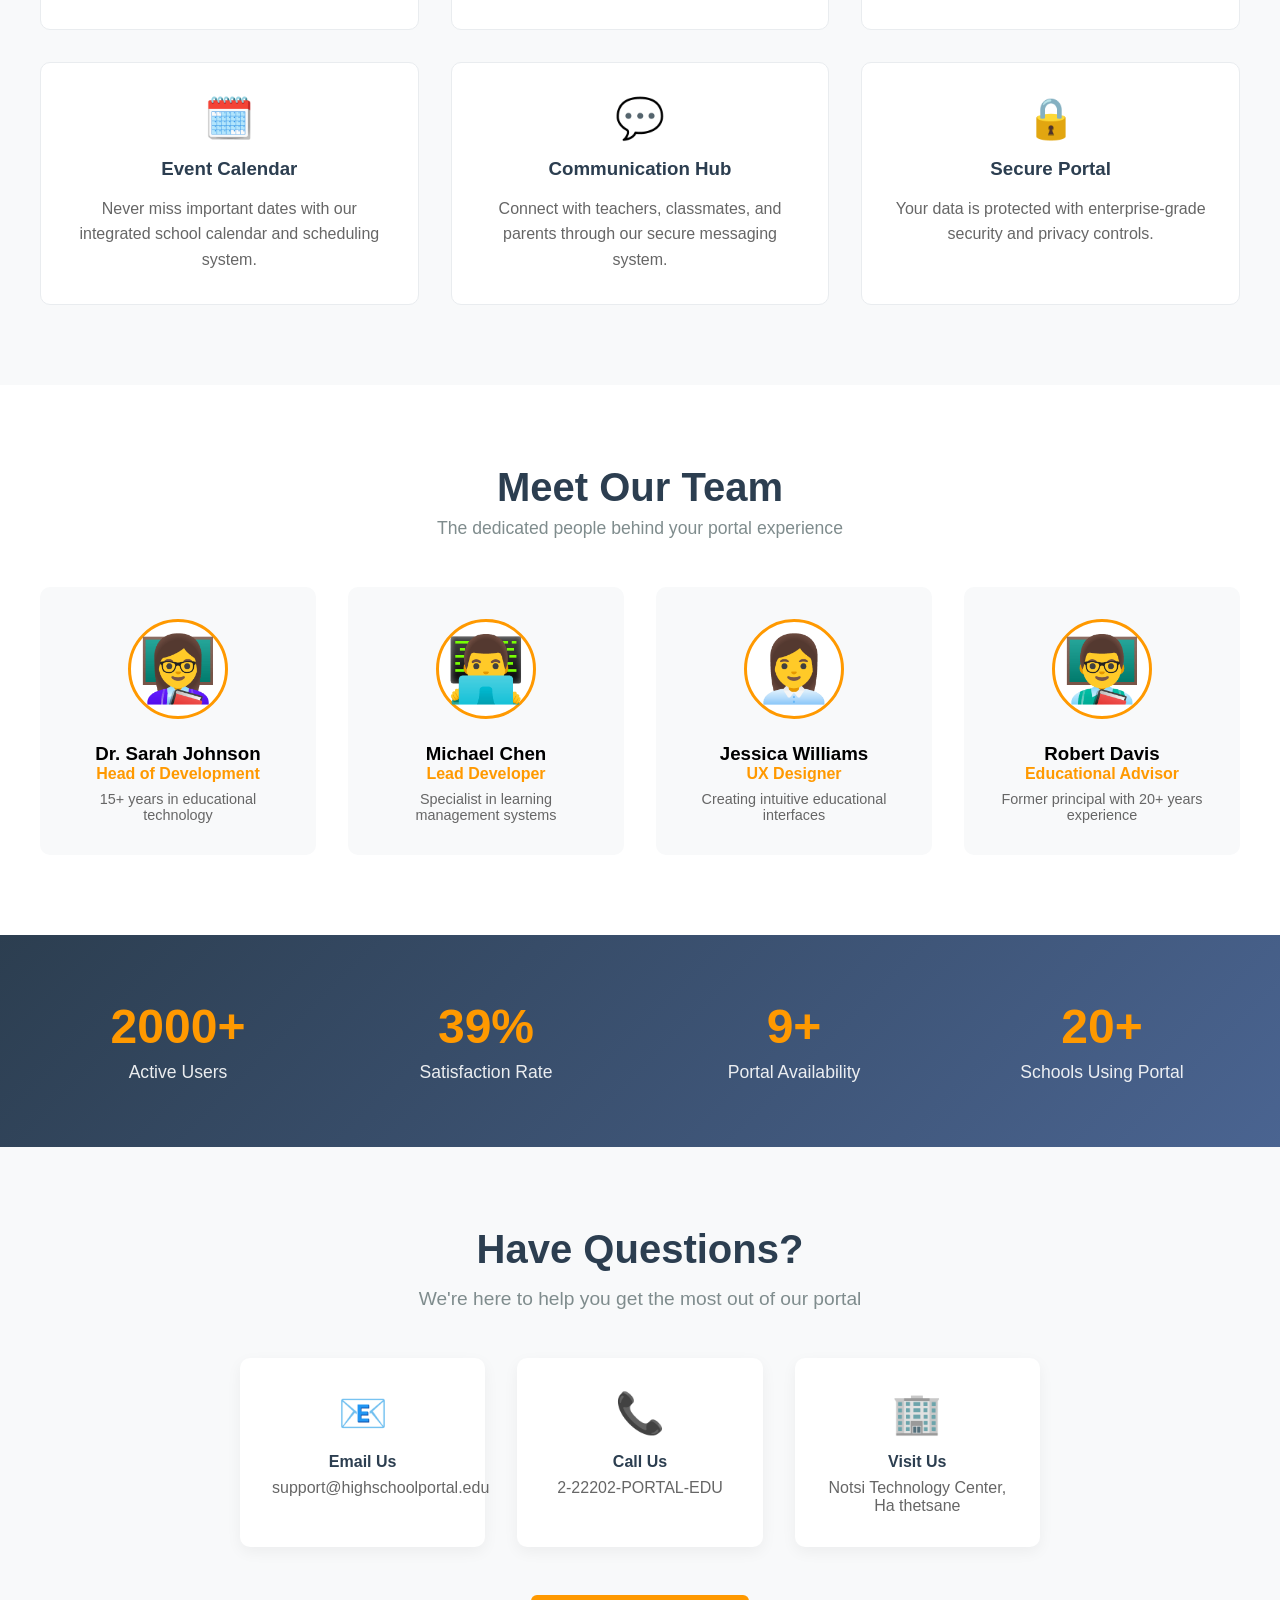
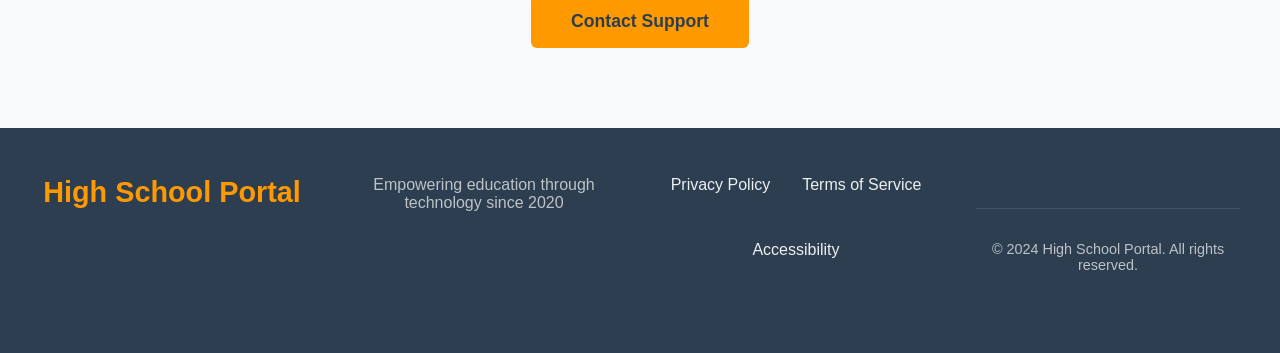
==== commit 3f0e3a28: "Fix HTML encoding issues in About.html" ====
--- a/HighSchoolProject/About.html
+++ b/HighSchoolProject/About.html
@@ -13,7 +13,7 @@
   <nav class="navbar">
     <div class="logo">High School Portal</div>
     <ul class="nav-links">
-      <li><a href="welcome.html">HOME</a></li>
+      <li><a href="index.html">HOME</a></li>
       <li><a href="About.html" class="active">About</a></li>
       <li><a href="Resources.html">Resources</a></li>
       <li><a href="Settings.html">Settings</a></li>
@@ -215,4 +215,4 @@
   <script src="script.js"></script>
   <script src="about.js"></script>
 </body>
-</html>+</html>
